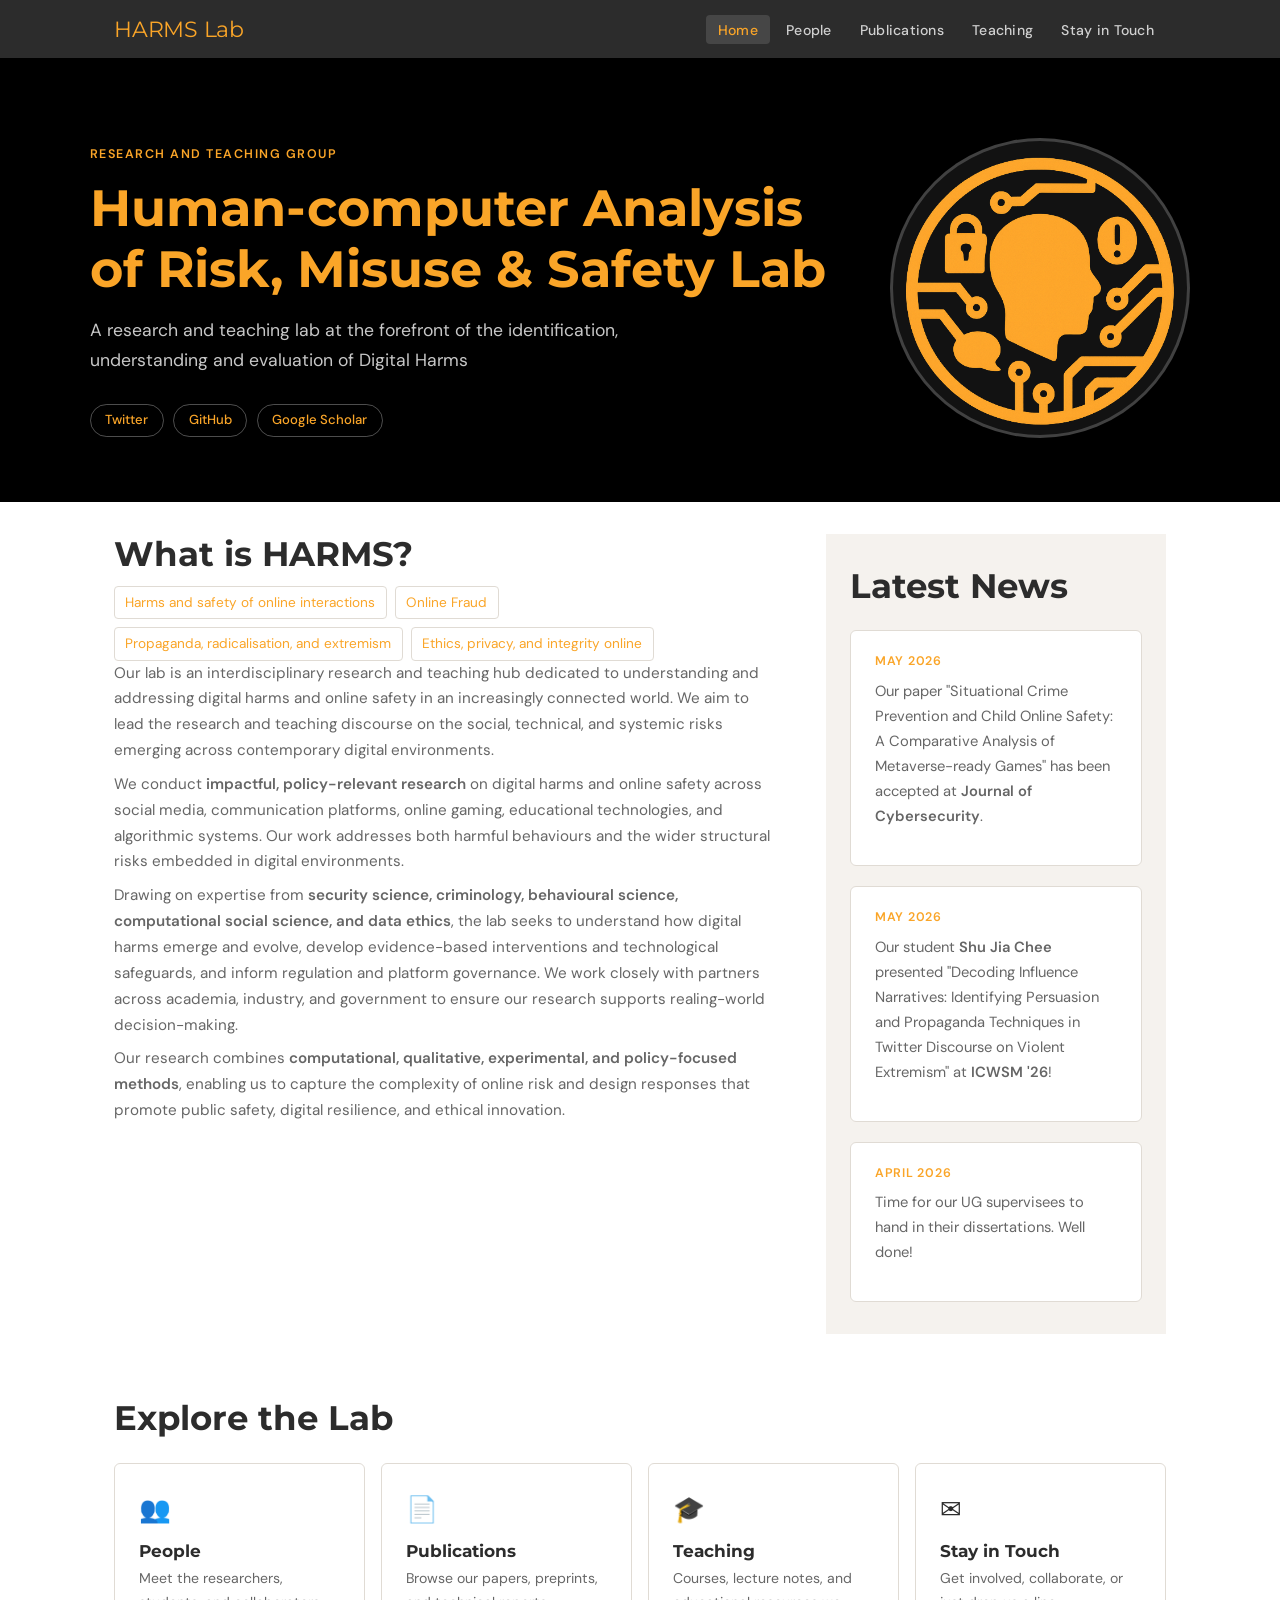
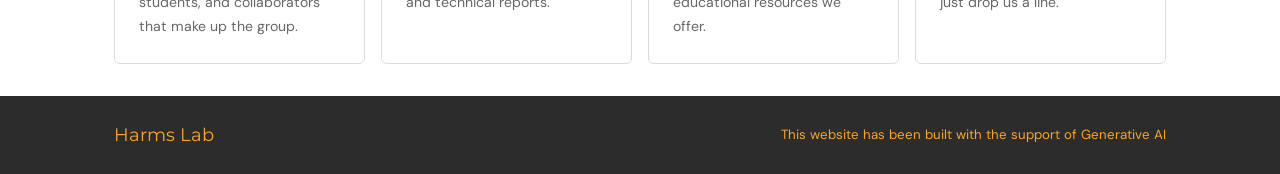
==== index.html @ c8e0e95a "finished pages, needs only a few more people and to revise" ====
<!DOCTYPE html>
<html lang="en">
<head>
    <meta charset="UTF-8">
    <meta name="viewport" content="width=device-width, initial-scale=1.0">
    <title>Harms Lab</title>
    <link rel="preconnect" href="https://fonts.googleapis.com">
    <link rel="preconnect" href="https://fonts.gstatic.com" crossorigin>
	<link href="https://fonts.googleapis.com/css2?family=Montserrat:wght@300;400;500;700&display=swap" rel="stylesheet">
    <link href="https://fonts.googleapis.com/css2?family=DM+Serif+Display:ital@0;1&family=DM+Sans:wght@300;400;500;600&display=swap" rel="stylesheet">
    <link rel="stylesheet" href="style.css">
</head>
<body>

    <!-- ===== NAVIGATION ===== -->
    <header class="site-header">
        <nav class="navbar">
            <a href="index.html" class="nav-logo">HARMS Lab</a>
            <ul class="nav-links">
                <li><a href="index.html" class="active">Home</a></li>
                <li><a href="people.html">People</a></li>
                <li><a href="publications.html">Publications</a></li>
                <li><a href="teaching.html">Teaching</a></li>
                <li><a href="contact.html">Stay in Touch</a></li>
            </ul>
            <button class="nav-toggle" aria-label="Toggle menu">&#9776;</button>
        </nav>
    </header>

    <!-- ===== HERO ===== -->
    <main>
        <section class="hero">
            <div class="hero-inner">
                <div class="hero-text">
                    <span class="label">Research and Teaching Group</span>
                    <h1>Human-computer Analysis of Risk, Misuse & Safety Lab</h1>
                    <p class="hero-sub">
                        A research and teaching lab at the forefront of the identification, understanding and evaluation of Digital Harms
                    </p>
                    <div class="hero-socials">
                        <a href="#" class="social-pill">Twitter</a>
                        <a href="#" class="social-pill">GitHub</a>
                        <a href="#" class="social-pill">Google Scholar</a>
                    </div>
                </div>
                <div class="hero-badge">
                    <div class="badge-ring">
                        <img src="Images/LogoHarmsCut.png" alt="Harms Lab logo">
                    </div>
                </div>
            </div>
        </section>



        <!-- ===== ABOUT ===== -->
        <section class="about section-pad">
            <div class="container two-col">
                <div class="col-text">
                    <h2>What is HARMS?</h2>
					

                    <ul class="tag-list">
						<li><a href="publications.html?filter=online-harms">Harms and safety of online interactions</a></li>
						<li><a href="publications.html?filter=online-fraud">Online Fraud</a></li>
						<li><a href="publications.html?filter=propaganda">Propaganda, radicalisation, and extremism</a></li>
						<li><a href="publications.html?filter=ethics-privacy">Ethics, privacy, and integrity online</a></li>
					</ul>

					<!-- <p>
					<ul>
                            <li>Harms and safety of online interactions</li>
							<li>Online Fraud</li>
                            <li>Propaganda, radicalisation, and extremism</li>
                            <li>Ethics, privacy, and integrity online</li>
                    </ul>
					</p> -->
					
                    <p>
                        Our lab is an interdisciplinary research and teaching hub dedicated to understanding and addressing digital harms and online safety in an increasingly connected world. We aim to lead the research and teaching discourse on the social, technical, and systemic risks emerging across contemporary digital environments.
                    </p>
                    <p>
						We conduct <strong>impactful, policy-relevant research</strong> on digital harms and online safety across social media, communication platforms, online gaming, educational technologies, and algorithmic systems. Our work addresses both harmful behaviours and the wider structural risks embedded in digital environments.
					</p>
					<p>
						Drawing on expertise from <strong>security science, criminology, behavioural science, computational social science, and data ethics</strong>, the lab seeks to understand how digital harms emerge and evolve, develop evidence-based interventions and technological safeguards, and inform regulation and platform governance. We work closely with partners across academia, industry, and government to ensure our research supports realing-world decision-making.
					</p>
					<p>
						Our research combines <strong>computational, qualitative, experimental, and policy-focused methods</strong>, enabling us to capture the complexity of online risk and design responses that promote public safety, digital resilience, and ethical innovation.
                    </p>
					
					
                </div>
                <div class="col-aside">
				    <!-- ===== NEWS ===== -->
					<section class="news section-pad alt-bg">
						<div class="container">
							<h2>Latest News</h2>
							<div class="news-grid">
								<article class="news-card">
									<time>May 2026</time>
									<p>Our paper "Situational Crime Prevention and Child Online Safety: A Comparative Analysis of Metaverse-ready Games" has been accepted at <strong>Journal of Cybersecurity</strong>.</p>
								</article>
								<article class="news-card">
									<time>May 2026</time>
									<p>Our student <strong>Shu Jia Chee</strong> presented "Decoding Influence Narratives: Identifying Persuasion and Propaganda Techniques in Twitter Discourse on Violent Extremism" at <strong>ICWSM '26</strong>!</p>
								</article>
								<article class="news-card">
									<time>April 2026</time>
									<p>Time for our UG supervisees to hand in their dissertations. Well done!</p>
								</article>
							</div>
						</div>
					</section>
                    
                </div>
            </div>
        </section>

					<!--<div class="info-card">
                        <h3>Focus Areas</h3>
                        <ul class="tag-list">
                            <li>Harms and safety of online interactions</li>
							<li>Online Fraud</li>
                            <li>Propaganda, radicalisation, and extremism</li>
                            <li>Ethics, privacy, and integrity online</li>
                        </ul>
                    </div> -->

        <!-- ===== QUICK LINKS ===== -->
        <section class="quicklinks section-pad">
            <div class="container">
                <h2>Explore the Lab</h2>
                <div class="ql-grid">
                    <a href="people.html" class="ql-card">
                        <span class="ql-icon">👥</span>
                        <h3>People</h3>
                        <p>Meet the researchers, students, and collaborators that make up the group.</p>
                    </a>
                    <a href="publications.html" class="ql-card">
                        <span class="ql-icon">📄</span>
                        <h3>Publications</h3>
                        <p>Browse our papers, preprints, and technical reports.</p>
                    </a>
                    <a href="teaching.html" class="ql-card">
                        <span class="ql-icon">🎓</span>
                        <h3>Teaching</h3>
                        <p>Courses, lecture notes, and educational resources we offer.</p>
                    </a>
                    <a href="contact.html" class="ql-card">
                        <span class="ql-icon">✉️</span>
                        <h3>Stay in Touch</h3>
                        <p>Get involved, collaborate, or just drop us a line.</p>
                    </a>
                </div>
            </div>
        </section>
    </main>

    <footer class="site-footer">
        <div class="container footer-inner">
            <span class="footer-logo">Harms Lab</span>
            <p>This website has been built with the support of Generative AI</p>
        </div>
    </footer>

    <script src="script.js"></script>
</body>
</html>
---- style.css ----
/* =============================================
   YourLab · Shared Stylesheet
   Inspired by academic lab sites (iDRAMA style)
   Inspired by academic lab sites (iDRAMA style)
   ============================================= */

/* ---------- CSS Variables ---------- */
:root {
    --navy:     	#1a2240;
    --navy-mid: 	#243057;
    --accent:   	#c0392b;       /* a warm academic red */
    --accent-lt:	#e8d5d3;
    --sand:     	#f5f2ee;
    --white:    	#ffffff;
    --text:     	#2c2c2c;
    --muted:    	#666666;
    --border:   	#e0dbd4;
	--orangelogo:	#faa528;
	--black:		#000000;

    --font-display: 'Montserrat', sans-serif;
    --font-body:    'DM Sans', system-ui, sans-serif;

    --max-w:    1100px;
    --radius:   6px;
    --transition: 0.2s ease;
}

/* ---------- Reset & Base ---------- */
*, *::before, *::after { box-sizing: border-box; margin: 0; padding: 0; }

html { scroll-behavior: smooth; }

body {
    font-family: var(--font-body);
    font-size: 1rem;
    line-height: 1.7;
    color: var(--text);
    background: var(--white);
}

a {
    color: var(--orangelogo);
    text-decoration: none;
    transition: opacity var(--transition);
}
a:hover { opacity: 0.75; }

h1, h2, h3 { font-family: var(--font-display); line-height: 1.2; }
h1 { font-size: clamp(2rem, 5vw, 3.2rem); }
h2 { font-size: clamp(1.5rem, 3vw, 2.1rem); }
h3 { font-size: 1.2rem; }

em { font-style: italic; }
strong { font-weight: 600; }

img { max-width: 100%; display: block; }

/* ---------- Utilities ---------- */
.container {
    max-width: var(--max-w);
    margin: 0 auto;
    padding: 0 1.5rem;
}

.section-pad { padding: 2rem 0; }
.alt-bg { background: var(--sand); }

.two-col {
    display: grid;
    grid-template-columns: 1fr 340px;
    gap: 3rem;
    align-items: start;
}

.section-text { max-width: 680px; color: var(--muted); }

/* ---------- Navigation ---------- */
.site-header {
    position: sticky;
    top: 0;
    z-index: 100;
    background: var(--text);
    box-shadow: 0 2px 12px rgba(0,0,0,0.18);
}

.navbar {
    display: flex;
    align-items: center;
    gap: 2rem;
    max-width: var(--max-w);
    margin: 0 auto;
    padding: 0 1.5rem;
    height: 58px;
}

.nav-logo {
    font-family: var(--font-display);
    font-size: 1.4rem;
    color: var(--orangelogo);
    letter-spacing: -0.01em;
    margin-right: auto;
    opacity: 1;
}
.nav-logo:hover { opacity: 0.85; }

.nav-links {
    list-style: none;
    display: flex;
    gap: 0.25rem;
}

.nav-links a {
    color: rgba(255,255,255,0.78);
    font-size: 0.88rem;
    font-weight: 500;
    letter-spacing: 0.02em;
    padding: 0.35rem 0.75rem;
    border-radius: 4px;
    transition: background var(--transition), color var(--transition);
}
.nav-links a:hover,
.nav-links a.active {
    background: rgba(255,255,255,0.12);
    color: var(--orangelogo);
    opacity: 1;
}

.nav-toggle {
    display: none;
    background: none;
    border: none;
    color: orangelogo;
    font-size: 1.4rem;
    cursor: pointer;
}

/* ---------- Hero (Home) ---------- */
.hero {
    background: var(--black);
    color: var(--orangelogo);
    padding: 5rem 1.5rem 4rem;
}

.hero-inner {
    max-width: var(--max-w);
    margin: 0 auto;
    display: flex;
    align-items: center;
    gap: 3rem;
}

.hero-text { flex: 1; }

.label {
    display: inline-block;
    font-size: 0.78rem;
    font-weight: 600;
    letter-spacing: 0.12em;
    text-transform: uppercase;
    color: var(--orangelogo);
    margin-bottom: 0.75rem;
}

.hero h1 { color: var(--orangelogo); margin-bottom: 1rem; }

.hero-sub {
    font-size: 1.1rem;
    color: rgba(255,255,255,0.78);
    max-width: 560px;
    margin-bottom: 1.75rem;
}

.hero-socials { display: flex; gap: 0.6rem; flex-wrap: wrap; }

.social-pill {
    border: 1px solid rgba(255,255,255,0.3);
    color: var(--orangelogo);
    padding: 0.3rem 0.9rem;
    border-radius: 20px;
    font-size: 0.82rem;
    font-weight: 500;
    transition: border-color var(--transition), background var(--transition);
}
.social-pill:hover {
    border-color: var(--orangelogo);
    background: rgba(255,255,255,0.1);
    opacity: 1;
}

.hero-badge {
    flex-shrink: 0;
}
.badge-ring {
    width: 300px;
    height: 300px;
    border-radius: 50%;
    border: 3px solid rgba(255,255,255,0.2);
    background: rgba(255,255,255,0.07);
    display: flex;
    align-items: center;
    justify-content: center;
    font-family: var(--font-display);
    font-size: 2rem;
    color: rgba(255,255,255,0.5);
    letter-spacing: -0.02em;
}

/* ---------- Page Hero (inner pages) ---------- */
.page-hero {
    background: var(--black);
    color: var(--white);
    padding: 3.5rem 1.5rem;
}
.page-hero h1 { color: var(--orangelogo); margin-bottom: 0.5rem; }
.page-hero p { color: rgba(255,255,255,0.7); font-size: 1.05rem; }

/* ---------- About ---------- */
.about h2 { margin-bottom: 1rem; }
.about p { color: var(--muted); margin-bottom: 1rem; }

/* ---------- Info Card (sidebar) ---------- */
.info-card {
    background: var(--sand);
    border: 1px solid var(--border);
    border-radius: var(--radius);
    padding: 1.5rem;
	padding-top: 0.1rem;
	/*width: fit-content*/
}
.info-card h3 {
    font-family: var(--font-body);
    font-size: 0.8rem;
    font-weight: 600;
    letter-spacing: 0.1em;
    text-transform: uppercase;
    color: var(--muted);
    margin-bottom: 0.75rem;
}

.tag-list {
    list-style: none;
    display: flex;
    flex-wrap: wrap;
    gap: 0.5rem;
}
.tag-list li {
    background: var(--white);
    border: 1px solid var(--border);
    border-radius: 4px;
    padding: 0.25rem 0.65rem;
    font-size: 0.85rem;
    color: var(--text);
	display: flex;
	width: fit-content
}



/* ---------- News ---------- */
.news h2 { margin-bottom: 1.5rem; }
.news-grid {
    display: grid;
    grid-template-columns: repeat(auto-fill, minmax(280px, 1fr));
    gap: 1.25rem;
}
.news-card {
    background: var(--white);
    border: 1px solid var(--border);
    border-radius: var(--radius);
    padding: 1.25rem 1.5rem;
}
.news-card time {
    display: block;
    font-size: 0.78rem;
    font-weight: 600;
    letter-spacing: 0.06em;
    text-transform: uppercase;
    color: var(--orangelogo);
    margin-bottom: 0.4rem;
}
.news-card p { color: var(--muted); font-size: 0.92rem; }

/* ---------- Quick Links ---------- */
.quicklinks h2 { margin-bottom: 1.5rem; }
.ql-grid {
    display: grid;
    grid-template-columns: repeat(auto-fill, minmax(220px, 1fr));
    gap: 1rem;
}
.ql-card {
    display: block;
    border: 1px solid var(--border);
    border-radius: var(--radius);
    padding: 1.5rem;
    color: var(--text);
    transition: border-color var(--transition), box-shadow var(--transition), transform var(--transition);
}
.ql-card:hover {
    border-color: var(--orangelogo);
    box-shadow: 0 4px 16px rgba(0,0,0,0.08);
    transform: translateY(-2px);
    opacity: 1;
}
.ql-icon { display: block; font-size: 1.6rem; margin-bottom: 0.6rem; }
.ql-card h3 { margin-bottom: 0.4rem; font-size: 1.05rem; }
.ql-card p { font-size: 0.88rem; color: var(--muted); }

/* ---------- Group Heading ---------- */
.group-heading {
    font-family: var(--font-body);
    font-size: 0.78rem;
    font-weight: 600;
    letter-spacing: 0.12em;
    text-transform: uppercase;
    color: var(--muted);
    border-bottom: 1px solid var(--border);
    padding-bottom: 0.5rem;
    margin-bottom: 1.5rem;
    margin-top: 2.5rem;
}
.group-heading:first-of-type { margin-top: 0; }

/* ---------- People ---------- */
.people-grid {
    display: grid;
    grid-template-columns: repeat(auto-fill, minmax(240px, 1fr));
    gap: 1.25rem;
    margin-bottom: 1rem;
}
.people-grid--pi { grid-template-columns: 1fr; }

.person-card {
    border: 1px solid var(--border);
    border-radius: var(--radius);
    padding: 1.5rem;
    display: flex;
    flex-direction: column;
    align-items: flex-start;
    gap: 0.4rem;
}
.person-card--large {
    flex-direction: row;
    gap: 1.5rem;
    align-items: flex-start;
}

.person-avatar {
    width: 64px;
    height: 64px;
    border-radius: 50%;
    background: var(--border);
    flex-shrink: 0;
}
.person-card--large .person-avatar {
    width: 90px;
    height: 90px;
}

.person-info { flex: 1; }
.person-info h3 { font-size: 1.1rem; margin-bottom: 0.1rem; }

.person-role {
    font-size: 0.8rem;
    font-weight: 600;
    letter-spacing: 0.05em;
    text-transform: uppercase;
    color: var(--orangelogo);
    display: block;
    margin-bottom: 0.5rem;
}

.person-bio { font-size: 0.9rem; color: var(--muted); margin-bottom: 0.5rem; }

.person-links { display: flex; gap: 0.75rem; flex-wrap: wrap; }
.person-links a { font-size: 0.82rem; font-weight: 500; color: var(--black); }

.alumni-list {
    list-style: none;
    display: flex;
    flex-direction: column;
    gap: 0.5rem;
}
.alumni-list li { font-size: 0.92rem; color: var(--muted); }
.alumni-list strong { color: var(--text); }

/* ---------- Publications ---------- */
.pub-year-group { margin-bottom: 2.5rem; }
.pub-year {
    font-family: var(--font-display);
    font-size: 1.6rem;
    color: var(--black);
    border-left: 4px solid var(--orangelogo);
    padding-left: 0.75rem;
    margin-bottom: 1.25rem;
}

.pub-list { display: flex; flex-direction: column; gap: 1rem; }

.pub-item {
    border: 1px solid var(--border);
    border-radius: var(--radius);
    padding: 1.25rem 1.5rem;
    transition: border-color var(--transition);
}
.pub-item:hover { border-color: var(--orangelogo); }

.pub-meta { margin-bottom: 0.3rem; }
.pub-venue {
    font-size: 0.78rem;
    font-weight: 600;
    letter-spacing: 0.06em;
    text-transform: uppercase;
    color: var(--orangelogo);
}

.pub-title { font-family: var(--font-display); font-size: 1.05rem; margin-bottom: 0.25rem; }
.pub-authors { font-size: 0.88rem; color: var(--muted); margin-bottom: 0.6rem; }

.pub-links { display: flex; gap: 0.6rem; }
.pub-links a {
    font-size: 0.78rem;
    font-weight: 600;
    letter-spacing: 0.04em;
    color: var(--black);
    background: var(--sand);
    border: 1px solid var(--border);
    padding: 0.2rem 0.65rem;
    border-radius: 4px;
    transition: background var(--transition);
}
.pub-links a:hover { background: var(--border); opacity: 1; }

/* ---------- Teaching ---------- */
.course-list { display: flex; flex-direction: column; gap: 1.25rem; }
.course-card {
    border: 1px solid var(--border);
    border-radius: var(--radius);
    padding: 1.5rem;
}
.course-header {
    display: flex;
    align-items: center;
    gap: 0.75rem;
    margin-bottom: 0.4rem;
}
.course-code {
    font-size: 0.78rem;
    font-weight: 600;
    letter-spacing: 0.06em;
    text-transform: uppercase;
    color: var(--orangelogo);
}
.course-term {
    font-size: 0.78rem;
    color: var(--muted);
}
.course-card h3 { margin-bottom: 0.4rem; }
.course-card p { color: var(--muted); font-size: 0.9rem; margin-bottom: 0.75rem; }

/* ---------- Contact ---------- */
.contact-list {
    list-style: none;
    display: flex;
    flex-direction: column;
    gap: 0.9rem;
}
.contact-list li { display: flex; flex-direction: column; gap: 0.15rem; }
.contact-list strong { font-size: 0.78rem; font-weight: 600; letter-spacing: 0.06em; text-transform: uppercase; color: var(--muted); }

.col-text h2 { margin-bottom: 0.75rem; }
.col-text h3 { margin-top: 1.75rem; margin-bottom: 0.4rem; font-family: var(--font-body); font-size: 1rem; font-weight: 600; }
.col-text p { color: var(--muted); margin-bottom: 0.5rem; font-size: 0.95rem; }

/* ---------- Footer ---------- */
.site-footer {
    background: var(--text);
    color: var(--orangelogo);
    padding: 1.5rem 0;
}
.footer-inner {
    display: flex;
    align-items: center;
    justify-content: space-between;
    gap: 1rem;
}
.footer-logo {
    font-family: var(--font-display);
    font-size: 1.1rem;
    color: var(--orangelogo);
}
.footer-inner p { font-size: 0.83rem; }

/* ---------- Responsive ---------- */
@media (max-width: 768px) {
    .nav-links { display: none; }
    .nav-toggle { display: block; }
    .nav-links.open {
        display: flex;
        flex-direction: column;
        position: absolute;
        top: 58px;
        left: 0;
        right: 0;
        background: var(--navy);
        padding: 1rem 1.5rem;
        gap: 0.25rem;
    }

    .two-col { grid-template-columns: 1fr; }
    .hero-inner { flex-direction: column; }
    .hero-badge { display: none; }
    .person-card--large { flex-direction: column; }
    .footer-inner { flex-direction: column; text-align: center; }
}

/*
ul {
    padding-left: 1.5rem;
} */


.filter-bar {
    display: flex;
    flex-wrap: wrap;
    gap: 0.5rem;
    margin-bottom: 2rem;
}

.filter-btn {
    border: 1px solid var(--text);
    background: var(--white);
    padding: 0.35rem 0.9rem;
    border-radius: 20px;
    font-size: 0.85rem;
    font-family: var(--font-body);
    cursor: pointer;
    transition: background var(--transition), border-color var(--transition);
}

.filter-btn:hover {
    border-color: var(--orange);
}

.filter-btn.active {
    background: var(--text);
    color: var(--orangelogo);
    border-color: var(--orangelogo);
}

.pub-item.hidden {
    display: none;
}
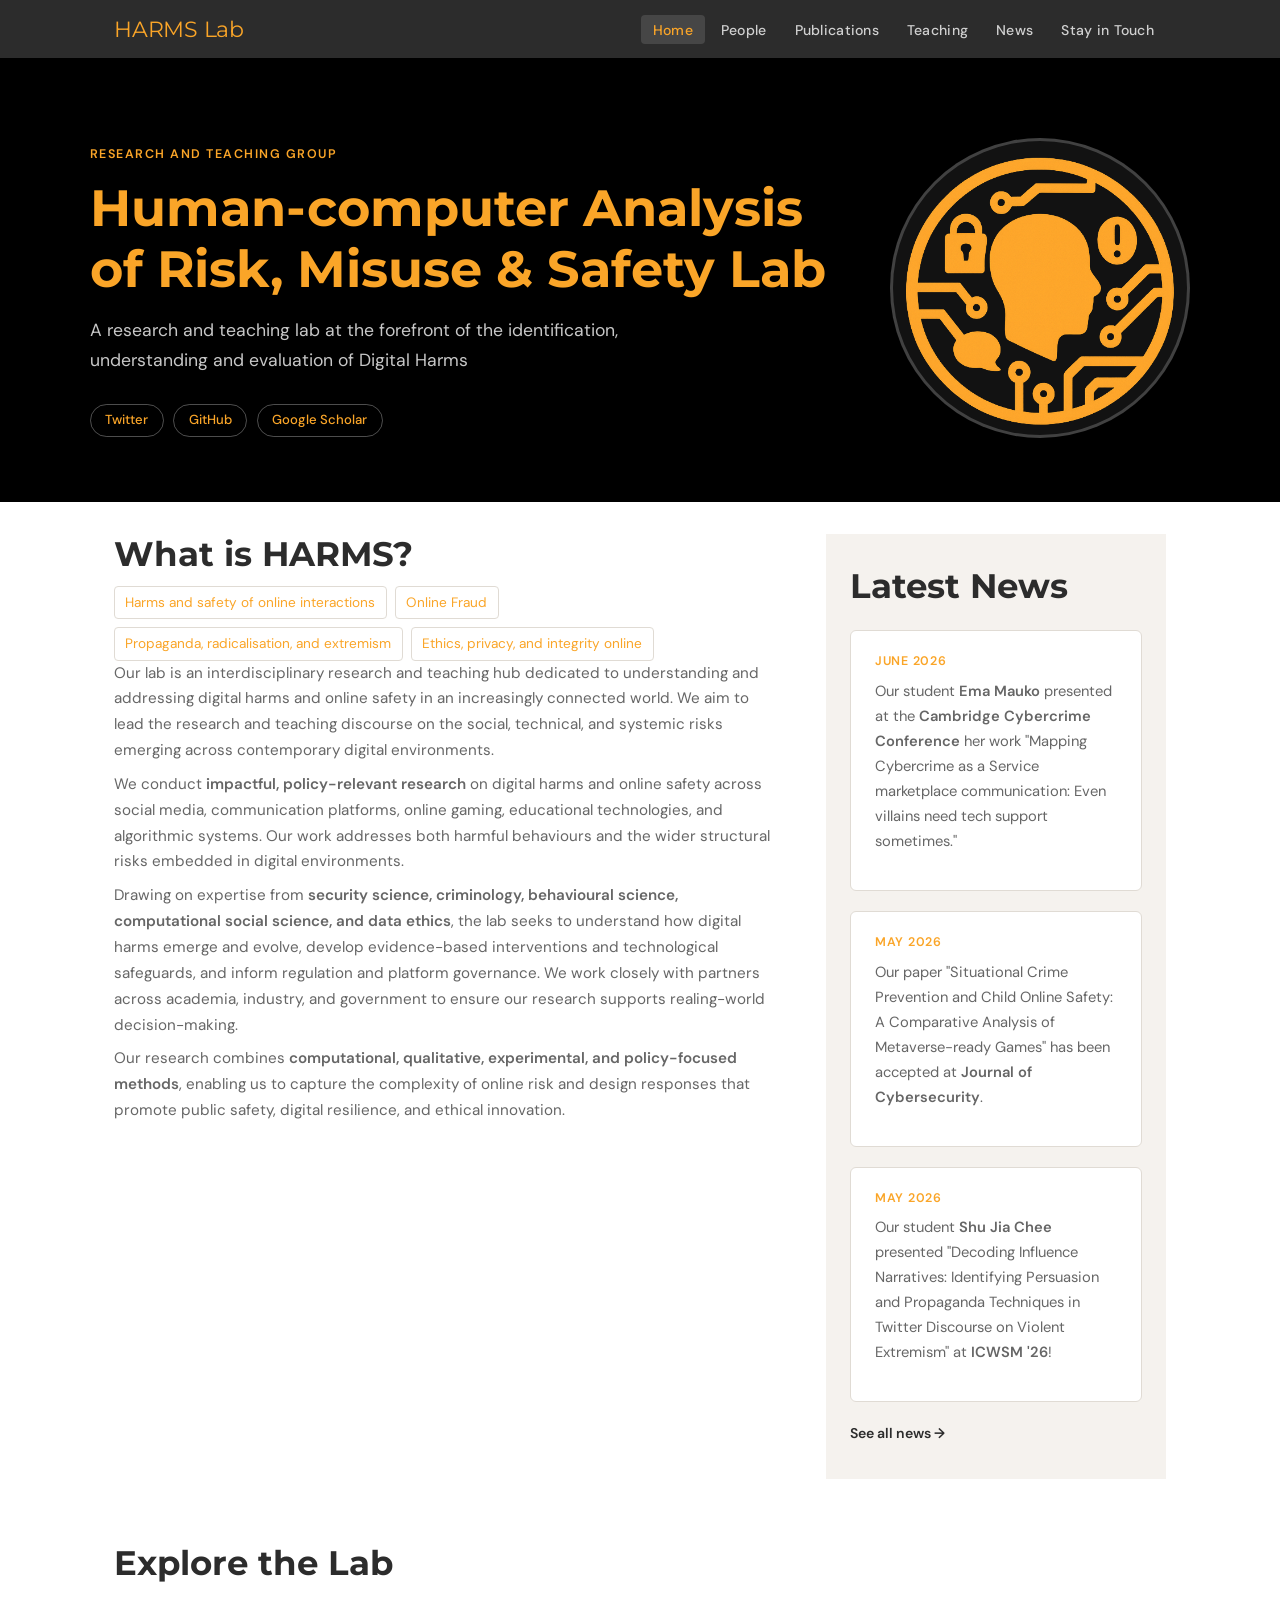
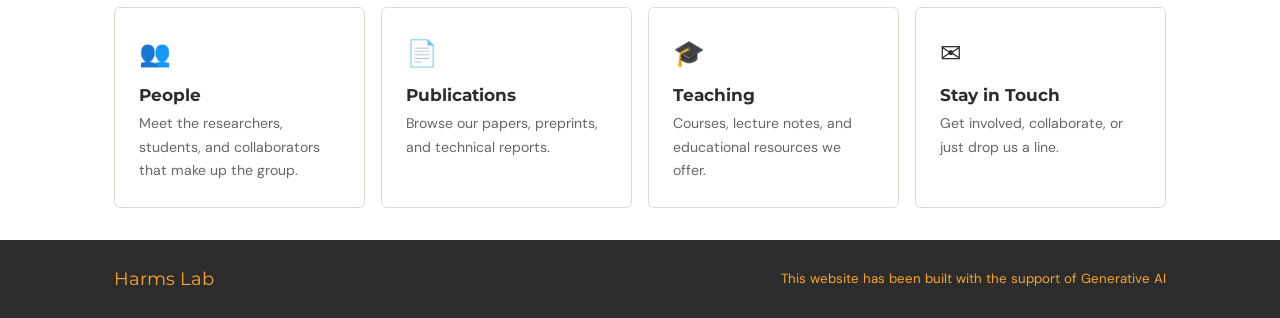
==== commit 9f401532: "bulk changes, added people to group and the news section" ====
--- a/index.html
+++ b/index.html
@@ -21,6 +21,7 @@
                 <li><a href="people.html">People</a></li>
                 <li><a href="publications.html">Publications</a></li>
                 <li><a href="teaching.html">Teaching</a></li>
+                <li><a href="news.html">News</a></li>
                 <li><a href="contact.html">Stay in Touch</a></li>
             </ul>
             <button class="nav-toggle" aria-label="Toggle menu">&#9776;</button>
@@ -96,20 +97,10 @@
 					<section class="news section-pad alt-bg">
 						<div class="container">
 							<h2>Latest News</h2>
-							<div class="news-grid">
-								<article class="news-card">
-									<time>May 2026</time>
-									<p>Our paper "Situational Crime Prevention and Child Online Safety: A Comparative Analysis of Metaverse-ready Games" has been accepted at <strong>Journal of Cybersecurity</strong>.</p>
-								</article>
-								<article class="news-card">
-									<time>May 2026</time>
-									<p>Our student <strong>Shu Jia Chee</strong> presented "Decoding Influence Narratives: Identifying Persuasion and Propaganda Techniques in Twitter Discourse on Violent Extremism" at <strong>ICWSM '26</strong>!</p>
-								</article>
-								<article class="news-card">
-									<time>April 2026</time>
-									<p>Time for our UG supervisees to hand in their dissertations. Well done!</p>
-								</article>
+							<div class="news-grid" id="news-list-home">
+								<!-- Populated automatically by script.js from news-data.js -->
 							</div>
+							<a href="news.html" class="news-more-link">See all news &rarr;</a>
 						</div>
 					</section>
                     
@@ -164,6 +155,7 @@
         </div>
     </footer>
 
+    <script src="news-data.js"></script>
     <script src="script.js"></script>
 </body>
 </html>
--- a/style.css
+++ b/style.css
@@ -280,6 +280,44 @@
     margin-bottom: 0.4rem;
 }
 .news-card p { color: var(--muted); font-size: 0.92rem; }
+
+.news-more-link {
+    display: inline-block;
+    margin-top: 1.25rem;
+    font-size: 0.88rem;
+    font-weight: 600;
+    color: var(--text);
+}
+.news-more-link:hover { color: var(--orangelogo); opacity: 1; }
+
+/* ---------- Newsletter Banner (News page) ---------- */
+.newsletter-banner {
+    display: flex;
+    align-items: center;
+    justify-content: space-between;
+    gap: 1.5rem;
+    flex-wrap: wrap;
+    background: var(--sand);
+    border: 1px solid var(--border);
+    border-radius: var(--radius);
+    padding: 1.75rem 2rem;
+    margin-bottom: 2.5rem;
+}
+.newsletter-text h2 { font-size: 1.3rem; margin-bottom: 0.3rem; }
+.newsletter-text p { color: var(--muted); font-size: 0.92rem; max-width: 480px; margin: 0; }
+
+.newsletter-btn {
+    flex-shrink: 0;
+    background: var(--text);
+    color: var(--orangelogo);
+    font-weight: 600;
+    font-size: 0.88rem;
+    padding: 0.65rem 1.4rem;
+    border-radius: 20px;
+    white-space: nowrap;
+    transition: opacity var(--transition);
+}
+.newsletter-btn:hover { opacity: 0.85; }
 
 /* ---------- Quick Links ---------- */
 .quicklinks h2 { margin-bottom: 1.5rem; }
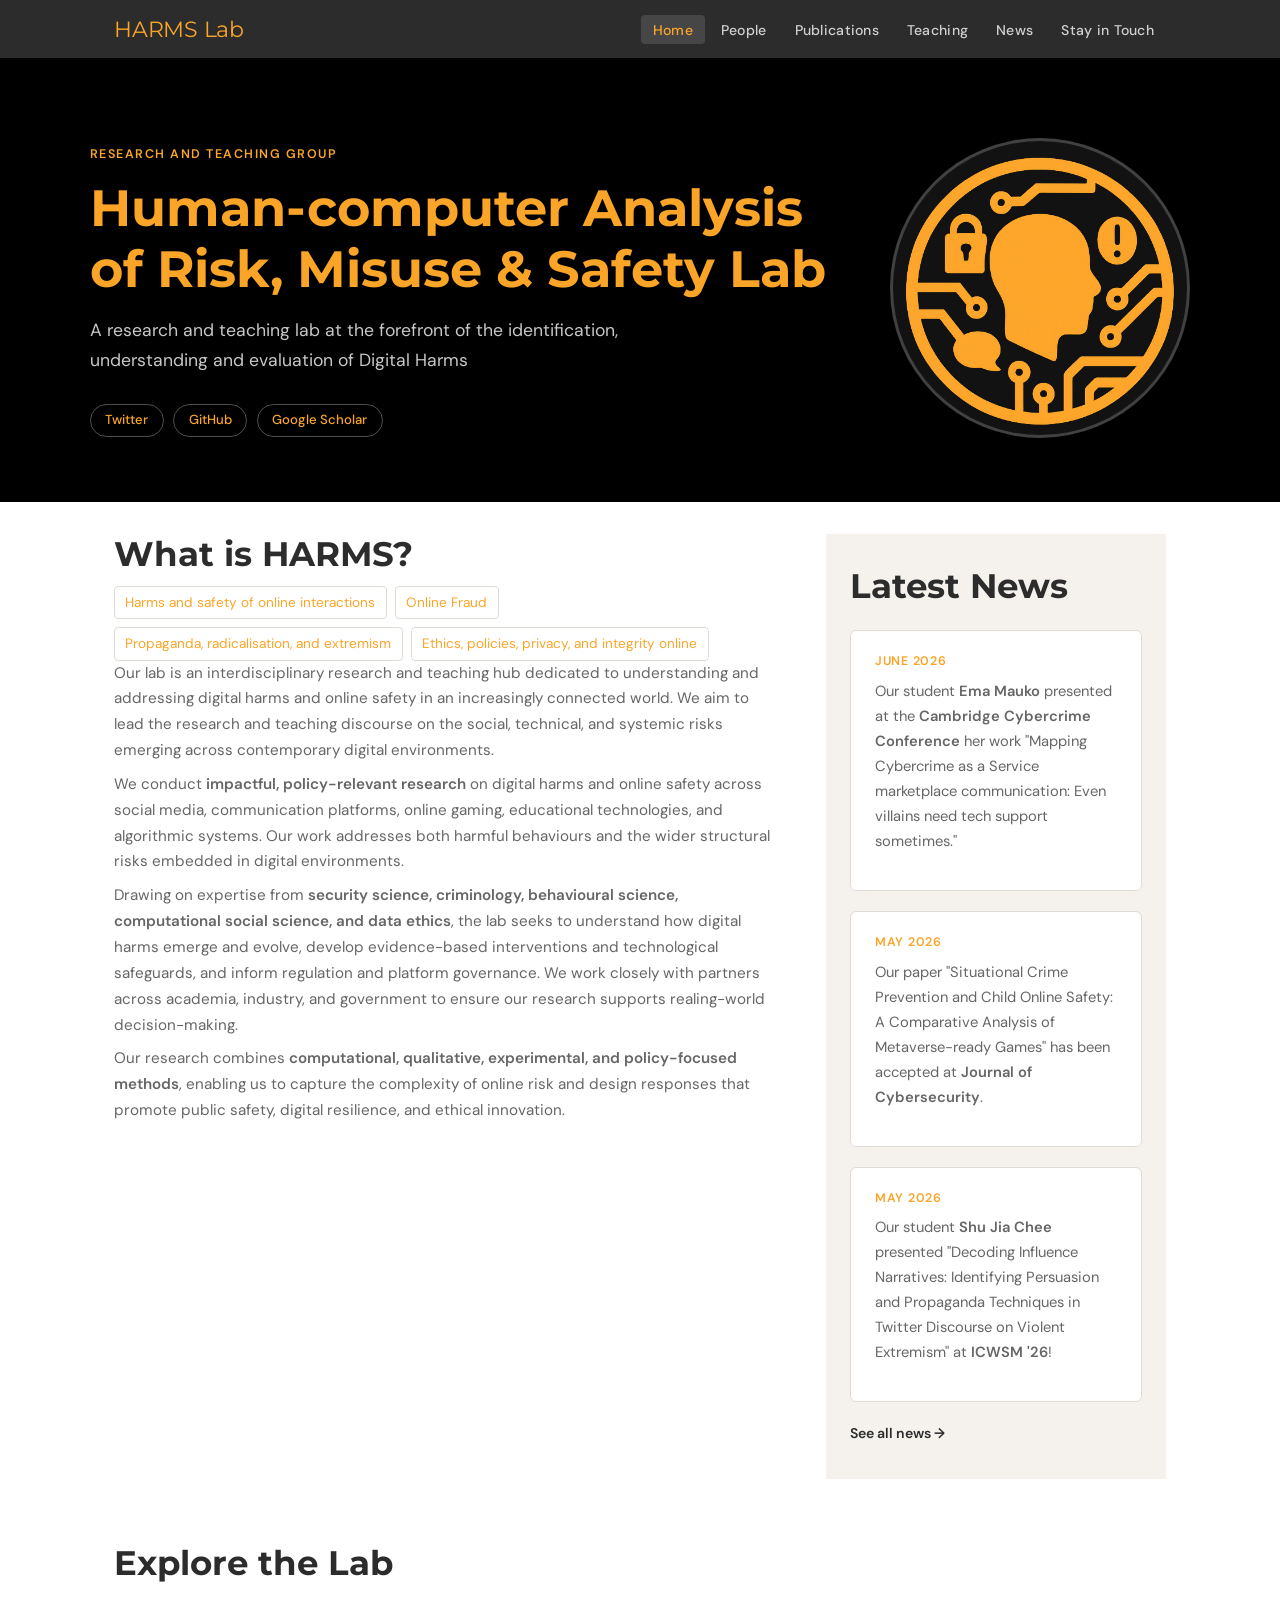
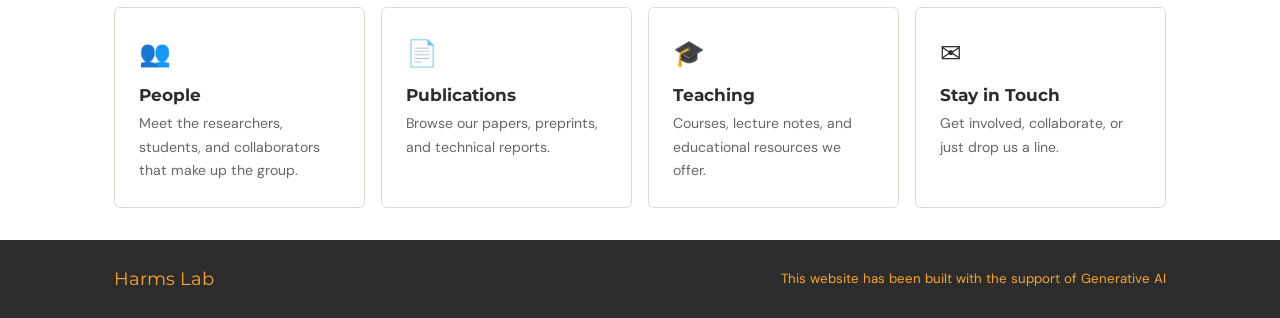
==== commit 1fd857ab: "added policies as part of the ethics and co topic" ====
--- a/index.html
+++ b/index.html
@@ -65,7 +65,7 @@
 						<li><a href="publications.html?filter=online-harms">Harms and safety of online interactions</a></li>
 						<li><a href="publications.html?filter=online-fraud">Online Fraud</a></li>
 						<li><a href="publications.html?filter=propaganda">Propaganda, radicalisation, and extremism</a></li>
-						<li><a href="publications.html?filter=ethics-privacy">Ethics, privacy, and integrity online</a></li>
+						<li><a href="publications.html?filter=ethics-privacy">Ethics, policies, privacy, and integrity online</a></li>
 					</ul>
 
 					<!-- <p>
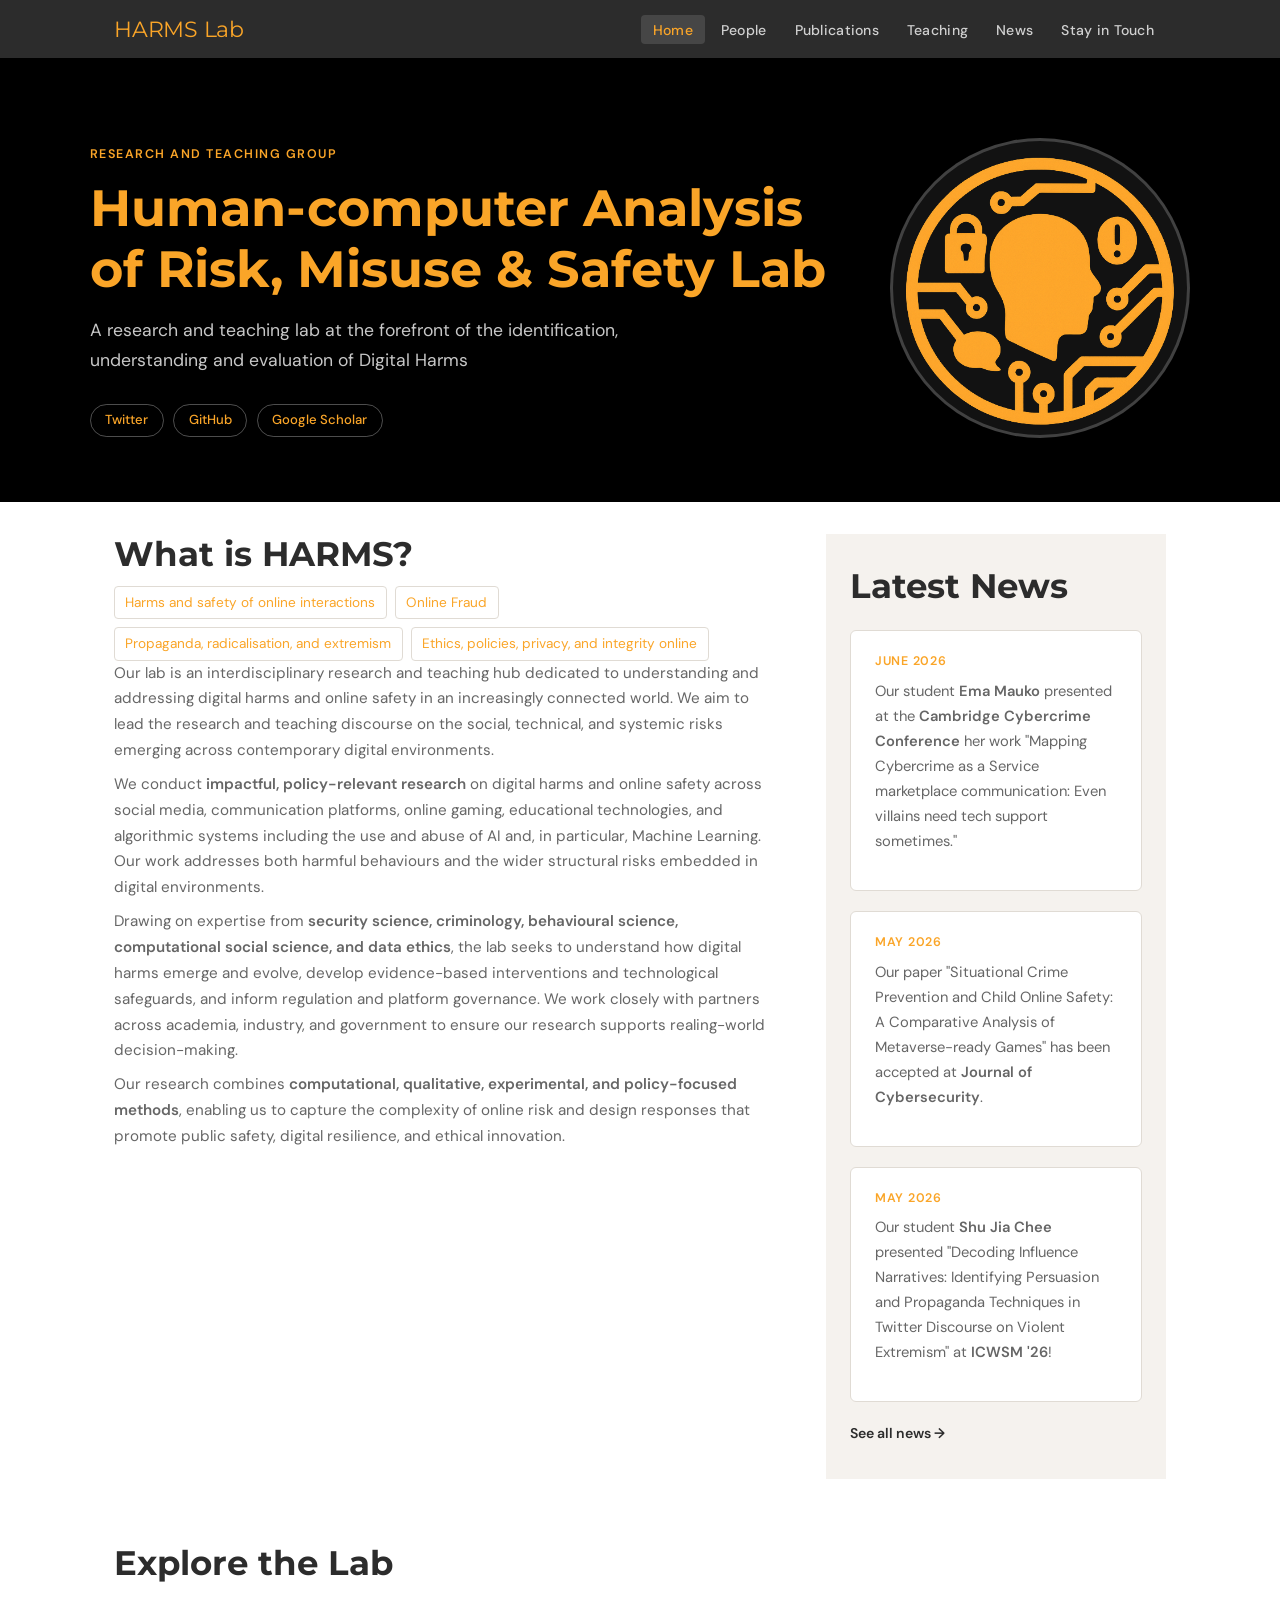
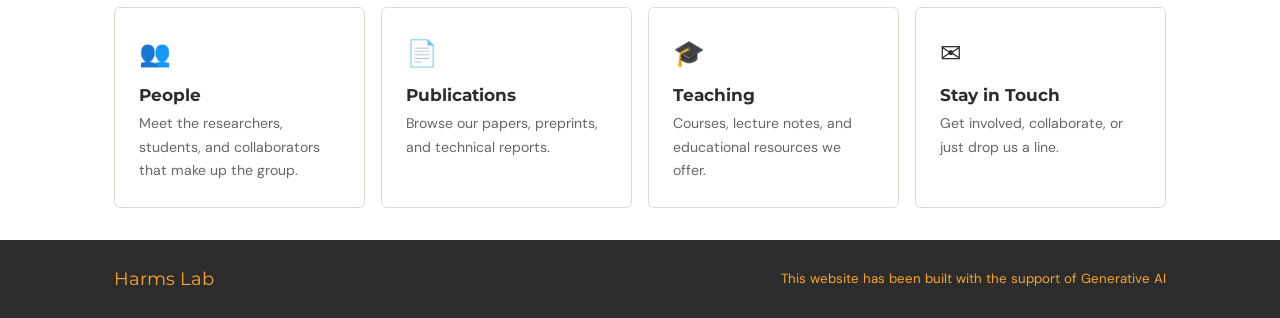
==== commit 5dd8b040: "updated and added AI in the intro" ====
--- a/index.html
+++ b/index.html
@@ -81,7 +81,7 @@
                         Our lab is an interdisciplinary research and teaching hub dedicated to understanding and addressing digital harms and online safety in an increasingly connected world. We aim to lead the research and teaching discourse on the social, technical, and systemic risks emerging across contemporary digital environments.
                     </p>
                     <p>
-						We conduct <strong>impactful, policy-relevant research</strong> on digital harms and online safety across social media, communication platforms, online gaming, educational technologies, and algorithmic systems. Our work addresses both harmful behaviours and the wider structural risks embedded in digital environments.
+						We conduct <strong>impactful, policy-relevant research</strong> on digital harms and online safety across social media, communication platforms, online gaming, educational technologies, and algorithmic systems including the use and abuse of AI and, in particular, Machine Learning. Our work addresses both harmful behaviours and the wider structural risks embedded in digital environments.
 					</p>
 					<p>
 						Drawing on expertise from <strong>security science, criminology, behavioural science, computational social science, and data ethics</strong>, the lab seeks to understand how digital harms emerge and evolve, develop evidence-based interventions and technological safeguards, and inform regulation and platform governance. We work closely with partners across academia, industry, and government to ensure our research supports realing-world decision-making.
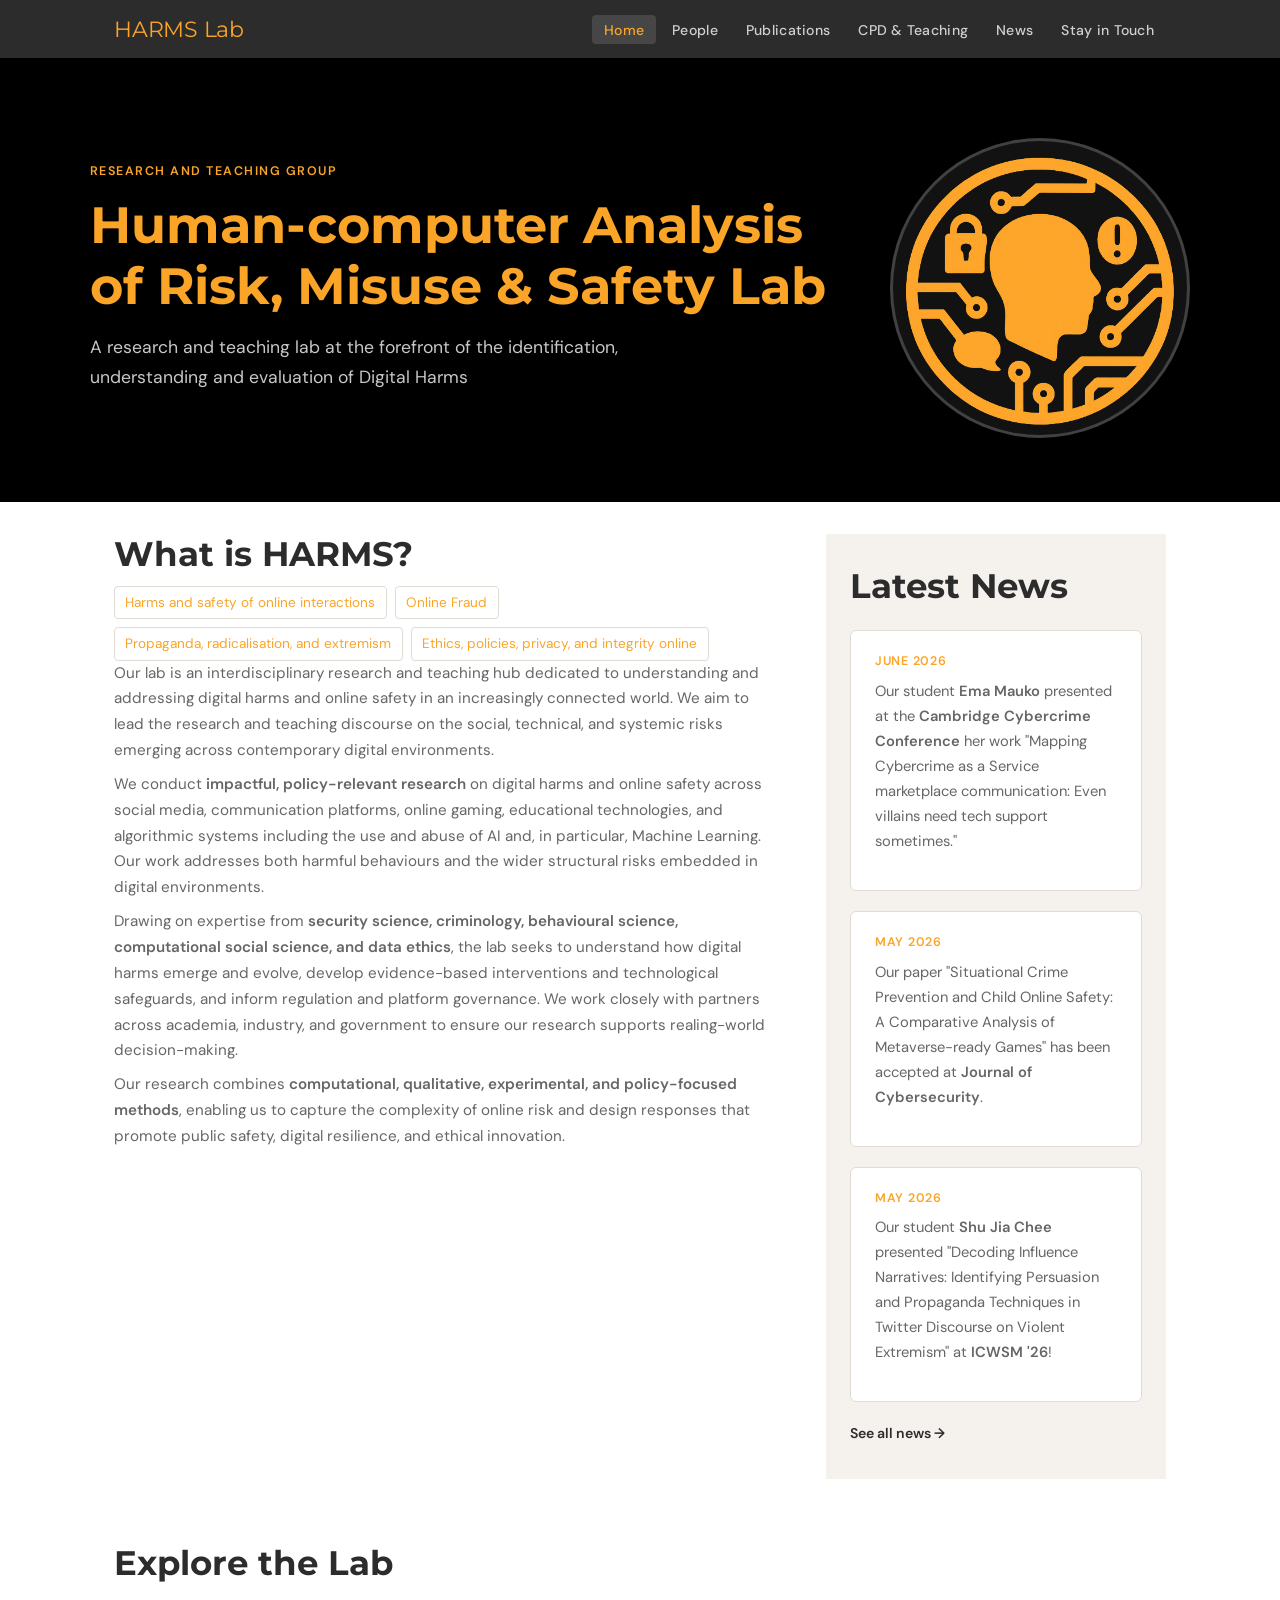
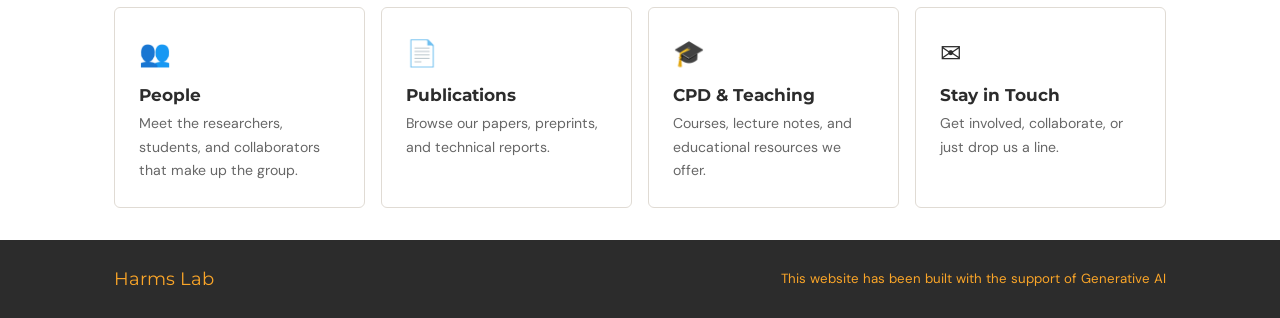
==== commit c88aea56: "teaching page updated" ====
--- a/index.html
+++ b/index.html
@@ -20,7 +20,7 @@
                 <li><a href="index.html" class="active">Home</a></li>
                 <li><a href="people.html">People</a></li>
                 <li><a href="publications.html">Publications</a></li>
-                <li><a href="teaching.html">Teaching</a></li>
+                <li><a href="teaching.html">CPD & Teaching</a></li>
                 <li><a href="news.html">News</a></li>
                 <li><a href="contact.html">Stay in Touch</a></li>
             </ul>
@@ -38,11 +38,13 @@
                     <p class="hero-sub">
                         A research and teaching lab at the forefront of the identification, understanding and evaluation of Digital Harms
                     </p>
+					<!--
                     <div class="hero-socials">
                         <a href="#" class="social-pill">Twitter</a>
                         <a href="#" class="social-pill">GitHub</a>
                         <a href="#" class="social-pill">Google Scholar</a>
                     </div>
+					-->
                 </div>
                 <div class="hero-badge">
                     <div class="badge-ring">
@@ -135,7 +137,7 @@
                     </a>
                     <a href="teaching.html" class="ql-card">
                         <span class="ql-icon">🎓</span>
-                        <h3>Teaching</h3>
+                        <h3>CPD & Teaching</h3>
                         <p>Courses, lecture notes, and educational resources we offer.</p>
                     </a>
                     <a href="contact.html" class="ql-card">
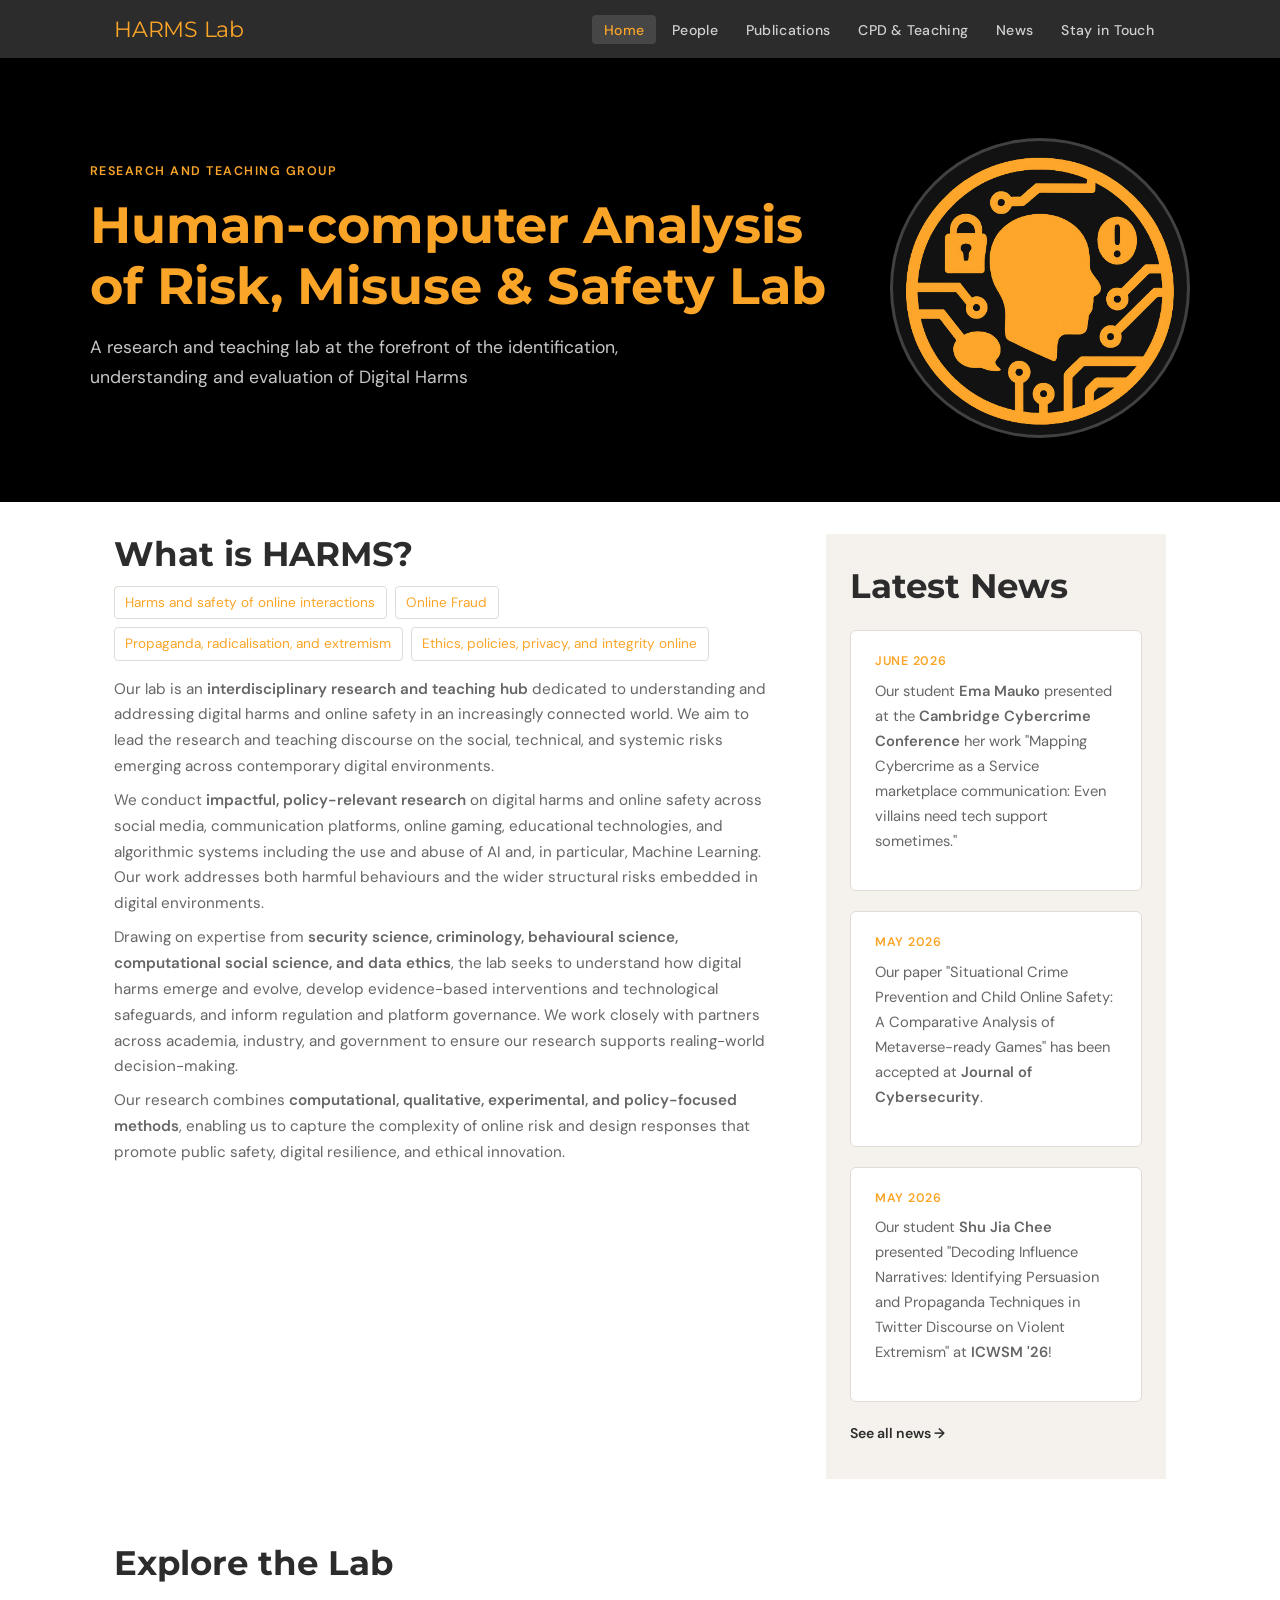
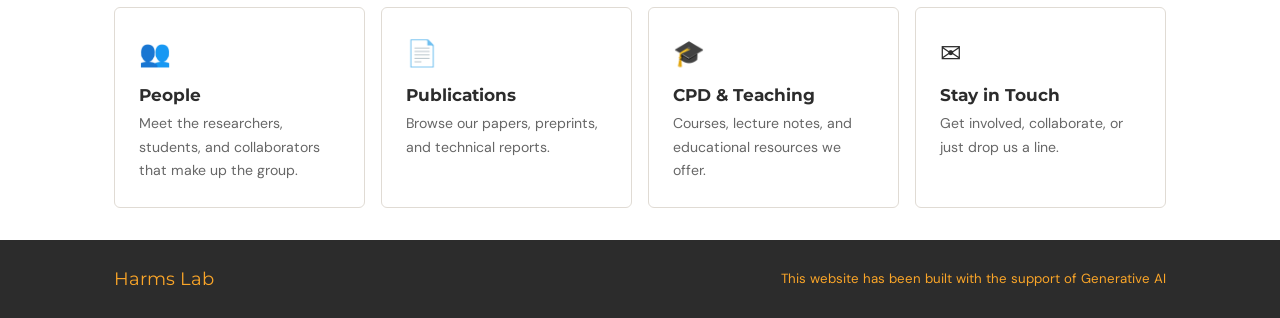
==== commit e626beca: "small change to index" ====
--- a/index.html
+++ b/index.html
@@ -9,6 +9,7 @@
 	<link href="https://fonts.googleapis.com/css2?family=Montserrat:wght@300;400;500;700&display=swap" rel="stylesheet">
     <link href="https://fonts.googleapis.com/css2?family=DM+Serif+Display:ital@0;1&family=DM+Sans:wght@300;400;500;600&display=swap" rel="stylesheet">
     <link rel="stylesheet" href="style.css">
+	<script defer src="https://umami-em-ari.vercel.app/script.js" data-website-id="93b373d1-3349-46d1-801b-556b410afc2d"></script>
 </head>
 <body>
 
@@ -80,7 +81,7 @@
 					</p> -->
 					
                     <p>
-                        Our lab is an interdisciplinary research and teaching hub dedicated to understanding and addressing digital harms and online safety in an increasingly connected world. We aim to lead the research and teaching discourse on the social, technical, and systemic risks emerging across contemporary digital environments.
+                        Our lab is an <strong>interdisciplinary research and teaching hub</strong> dedicated to understanding and addressing digital harms and online safety in an increasingly connected world. We aim to lead the research and teaching discourse on the social, technical, and systemic risks emerging across contemporary digital environments.
                     </p>
                     <p>
 						We conduct <strong>impactful, policy-relevant research</strong> on digital harms and online safety across social media, communication platforms, online gaming, educational technologies, and algorithmic systems including the use and abuse of AI and, in particular, Machine Learning. Our work addresses both harmful behaviours and the wider structural risks embedded in digital environments.
--- a/style.css
+++ b/style.css
@@ -243,6 +243,7 @@
     display: flex;
     flex-wrap: wrap;
     gap: 0.5rem;
+    margin-bottom: 1rem;
 }
 .tag-list li {
     background: var(--white);
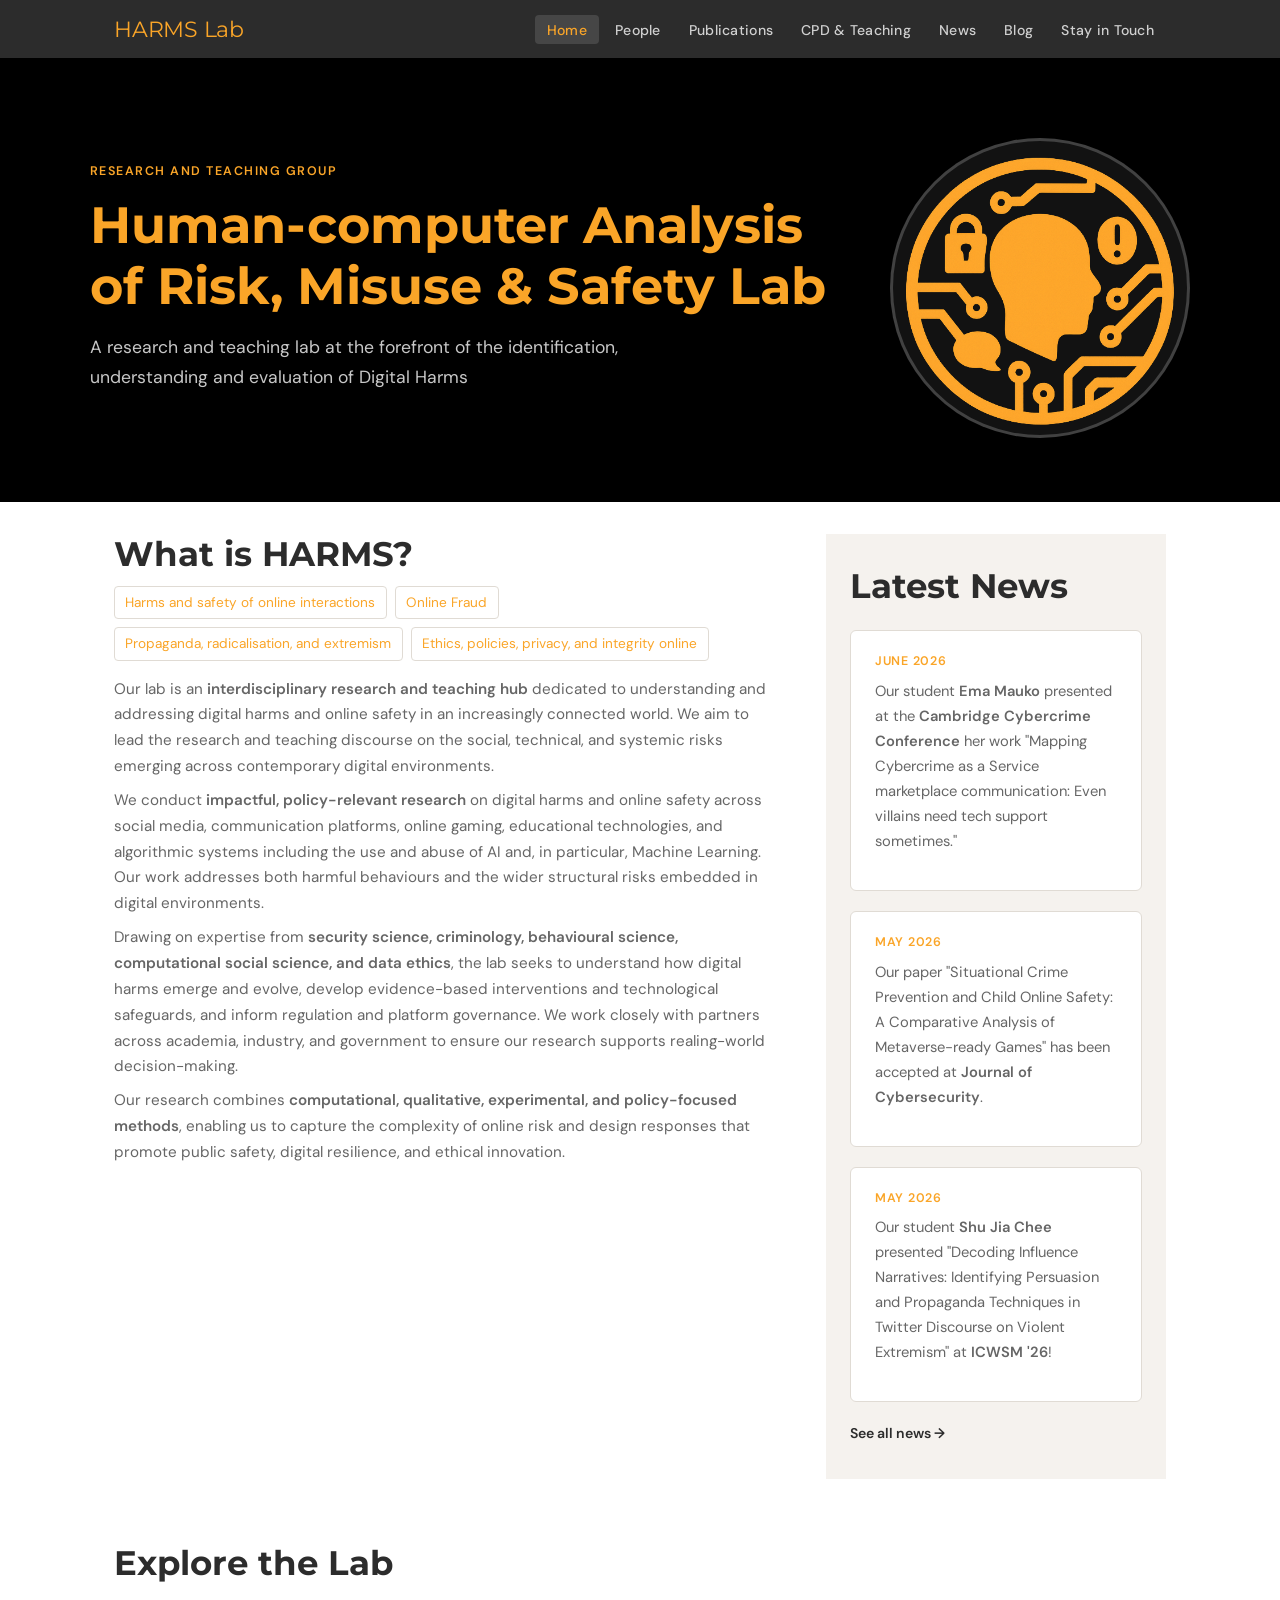
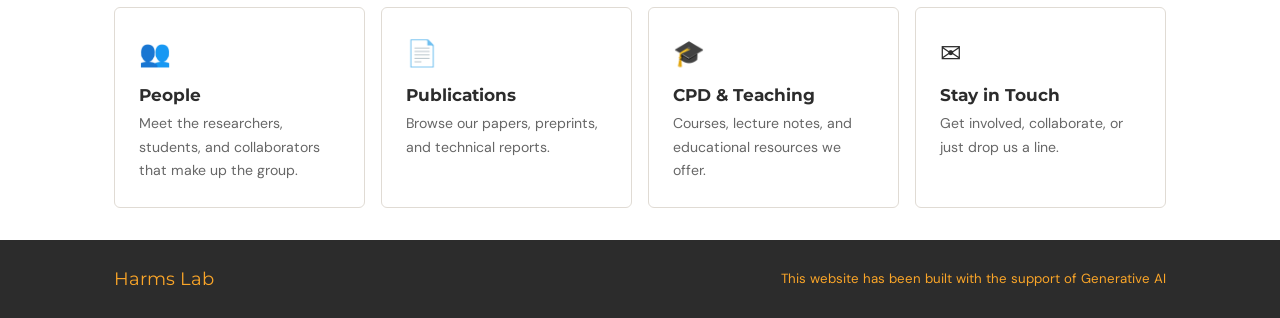
==== commit 78057b63: "adding blog page with blog post" ====
--- a/index.html
+++ b/index.html
@@ -23,6 +23,7 @@
                 <li><a href="publications.html">Publications</a></li>
                 <li><a href="teaching.html">CPD & Teaching</a></li>
                 <li><a href="news.html">News</a></li>
+				<li><a href="blog.html">Blog</a></li>
                 <li><a href="contact.html">Stay in Touch</a></li>
             </ul>
             <button class="nav-toggle" aria-label="Toggle menu">&#9776;</button>
--- a/style.css
+++ b/style.css
@@ -589,4 +589,110 @@
 
 .pub-item.hidden {
     display: none;
+}
+
+
+/* ---------- Blog ---------- */
+.blog-list {
+    display: flex;
+    flex-direction: column;
+    gap: 1.25rem;
+}
+
+.blog-card {
+    display: block;
+    border: 1px solid var(--border);
+    border-radius: var(--radius);
+    padding: 1.5rem 1.75rem;
+    color: var(--text);
+    transition: border-color var(--transition), box-shadow var(--transition), transform var(--transition);
+}
+.blog-card:hover {
+    border-color: var(--orangelogo);
+    box-shadow: 0 4px 16px rgba(0,0,0,0.07);
+    transform: translateY(-2px);
+    opacity: 1;
+}
+
+.blog-card-meta {
+    display: flex;
+    gap: 1rem;
+    align-items: center;
+    margin-bottom: 0.4rem;
+}
+.blog-card-meta time {
+    font-size: 0.78rem;
+    font-weight: 600;
+    letter-spacing: 0.06em;
+    text-transform: uppercase;
+    color: var(--orangelogo);
+}
+.blog-author {
+    font-size: 0.82rem;
+    color: var(--muted);
+}
+.blog-card-meta time + .blog-author::before {
+    content: '·';
+    margin-right: 1rem;
+    color: var(--border);
+}
+
+.blog-card-title {
+    font-size: 1.15rem;
+    margin-bottom: 0.4rem;
+    color: var(--text);
+}
+.blog-card-excerpt {
+    font-size: 0.92rem;
+    color: var(--muted);
+    margin-bottom: 0.75rem;
+}
+.blog-read-more {
+    font-size: 0.82rem;
+    font-weight: 600;
+    color: var(--orangelogo);
+}
+
+/* ---------- Blog post body ---------- */
+.post-back {
+    display: inline-block;
+    font-size: 0.85rem;
+    font-weight: 600;
+    color: rgba(255,255,255,0.6);
+    margin-bottom: 1rem;
+}
+.post-back:hover { color: var(--orangelogo); opacity: 1; }
+
+.post-body {
+    max-width: 720px;
+}
+.post-body p {
+    color: var(--muted);
+    margin-bottom: 1rem;
+    font-size: 0.97rem;
+    line-height: 1.8;
+}
+.post-body h2 {
+    font-size: 1.3rem;
+    margin-top: 2rem;
+    margin-bottom: 0.6rem;
+    color: var(--text);
+}
+.post-body ul, .post-body ol {
+    padding-left: 1.5rem;
+    margin-bottom: 1rem;
+}
+.post-body li {
+    color: var(--muted);
+    font-size: 0.97rem;
+    margin-bottom: 0.3rem;
+    line-height: 1.8;
+}
+.post-body a { color: var(--orangelogo); }
+.post-body strong { color: var(--text); }
+
+.post-footer {
+    margin-top: 3rem;
+    padding-top: 1.5rem;
+    border-top: 1px solid var(--border);
 }
